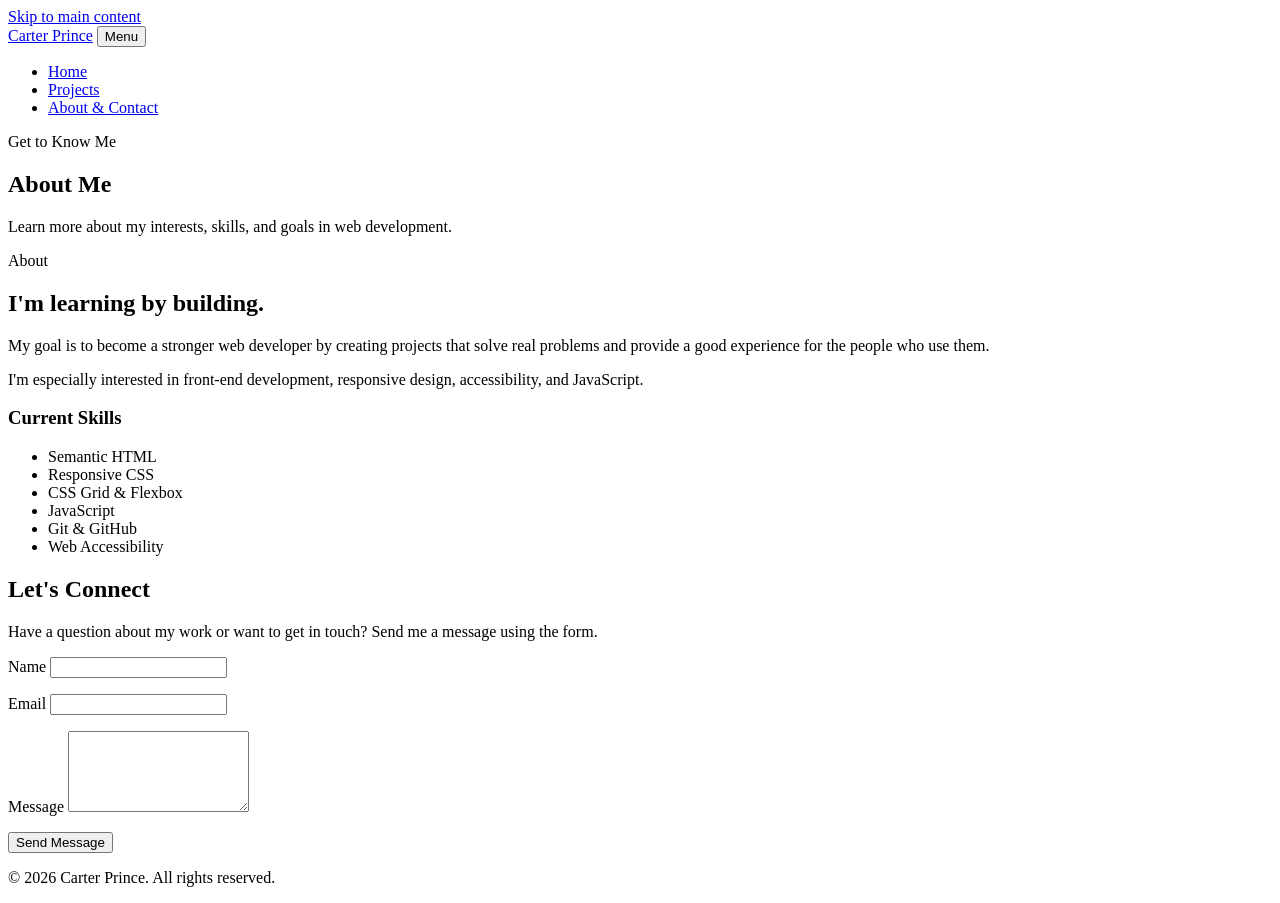
==== about.html @ d0b09017 "Create about.html" ====
<!DOCTYPE html>
<html lang="en">
<head>
  <meta charset="UTF-8">
  <meta name="viewport" content="width=device-width, initial-scale=1.0">
  <meta
    name="description"
    content="About Carter Prince and contact information">
  <title>Carter Prince | About & Contact</title>
  <link rel="stylesheet" href="css/style.css">
  <script src="js/script.js" defer></script>
</head>

<body>
  <a class="skip-link" href="#main-content">Skip to main content</a>

  <header class="site-header">
    <nav class="navbar" aria-label="Main navigation">
      <a class="logo" href="index.html">Carter Prince</a>

      <button
        class="menu-toggle"
        type="button"
        aria-expanded="false"
        aria-controls="primary-menu">
        Menu
      </button>

      <ul class="nav-links" id="primary-menu">
        <li><a href="index.html">Home</a></li>
        <li><a href="projects.html">Projects</a></li>
        <li><a class="active" href="about.html">About & Contact</a></li>
      </ul>
    </nav>
  </header>

  <main id="main-content">
    <section class="page-header">
      <p class="eyebrow">Get to Know Me</p>
      <h1>About Me</h1>
      <p>
        Learn more about my interests, skills, and goals in web development.
      </p>
    </section>

    <section class="section about-grid">
      <div>
        <p class="eyebrow">About</p>
        <h2>I'm learning by building.</h2>

        <p>
          My goal is to become a stronger web developer by creating
          projects that solve real problems and provide a good experience
          for the people who use them.
        </p>

        <p>
          I'm especially interested in front-end development,
          responsive design, accessibility, and JavaScript.
        </p>

        <h3>Current Skills</h3>

        <ul class="skills-list">
          <li>Semantic HTML</li>
          <li>Responsive CSS</li>
          <li>CSS Grid & Flexbox</li>
          <li>JavaScript</li>
          <li>Git & GitHub</li>
          <li>Web Accessibility</li>
        </ul>
      </div>

      <aside class="contact-card">
        <h2>Let's Connect</h2>

        <p>
          Have a question about my work or want to get in touch?
          Send me a message using the form.
        </p>

        <form id="contact-form" novalidate>
          <div class="form-group">
            <label for="name">Name</label>
            <input
              type="text"
              id="name"
              name="name"
              autocomplete="name"
              required>
            <p class="error-message" id="name-error" aria-live="polite"></p>
          </div>

          <div class="form-group">
            <label for="email">Email</label>
            <input
              type="email"
              id="email"
              name="email"
              autocomplete="email"
              required>
            <p class="error-message" id="email-error" aria-live="polite"></p>
          </div>

          <div class="form-group">
            <label for="message">Message</label>
            <textarea
              id="message"
              name="message"
              rows="5"
              required></textarea>
            <p class="error-message" id="message-error" aria-live="polite"></p>
          </div>

          <button class="button primary-button" type="submit">
            Send Message
          </button>

          <p
            id="form-success"
            class="success-message"
            aria-live="polite"
            role="status">
          </p>
        </form>
      </aside>
    </section>
  </main>

  <footer class="site-footer">
    <p>&copy; 2026 Carter Prince. All rights reserved.</p>
  </footer>
</body>
</html>
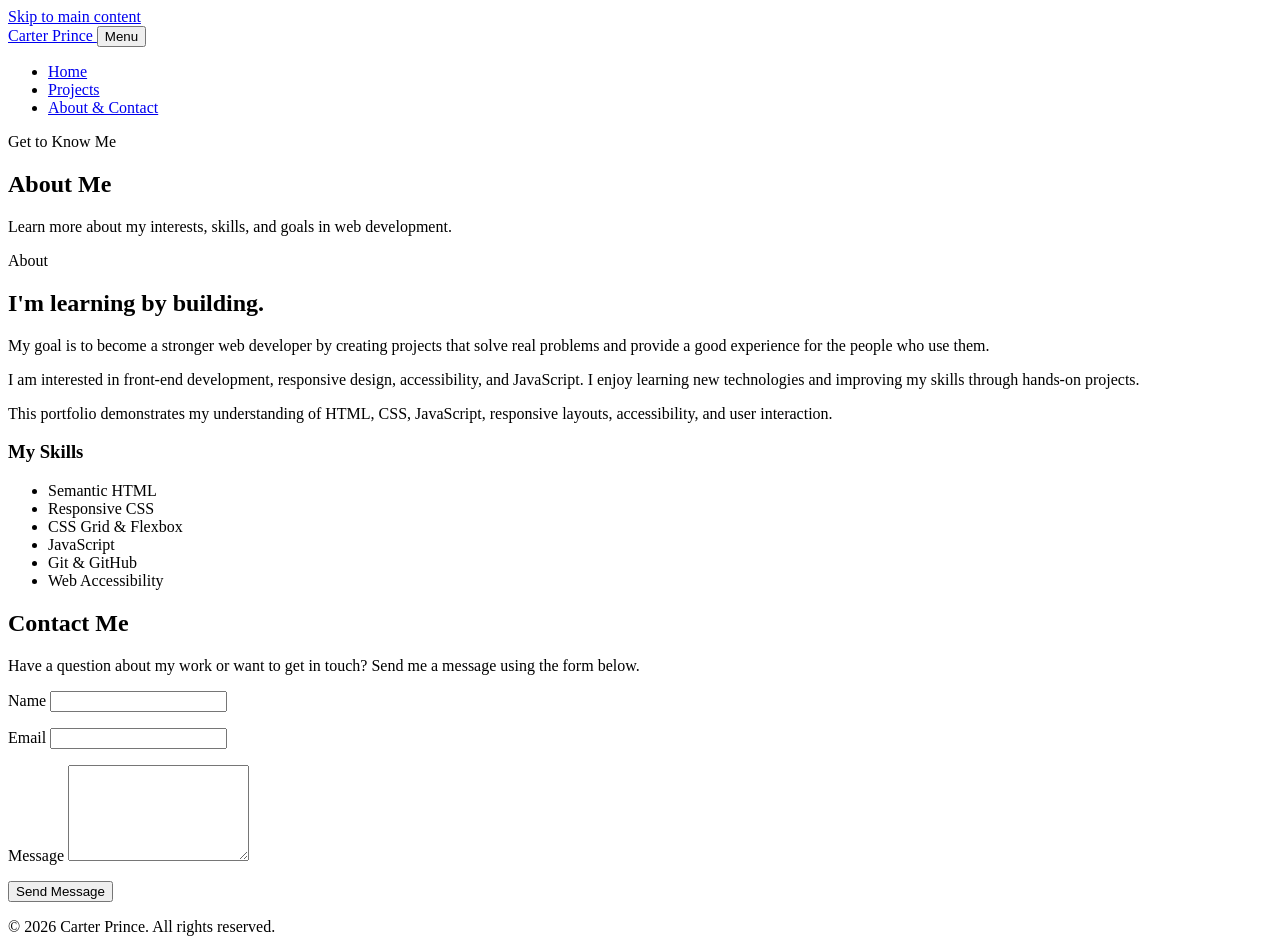
==== commit cec92eb3: "Update about.html" ====
--- a/about.html
+++ b/about.html
@@ -1,134 +1,288 @@
 <!DOCTYPE html>
 <html lang="en">
 <head>
-  <meta charset="UTF-8">
-  <meta name="viewport" content="width=device-width, initial-scale=1.0">
-  <meta
-    name="description"
-    content="About Carter Prince and contact information">
-  <title>Carter Prince | About & Contact</title>
-  <link rel="stylesheet" href="css/style.css">
-  <script src="js/script.js" defer></script>
+    <meta charset="UTF-8">
+    <meta name="viewport" content="width=device-width, initial-scale=1.0">
+
+    <meta
+        name="description"
+        content="About and contact page for Carter Prince's web development portfolio."
+    >
+
+    <title>Carter Prince | About & Contact</title>
+
+    <link rel="stylesheet" href="css/style.css">
+    <script src="js/script.js" defer></script>
 </head>
 
 <body>
-  <a class="skip-link" href="#main-content">Skip to main content</a>
-
-  <header class="site-header">
-    <nav class="navbar" aria-label="Main navigation">
-      <a class="logo" href="index.html">Carter Prince</a>
-
-      <button
-        class="menu-toggle"
-        type="button"
-        aria-expanded="false"
-        aria-controls="primary-menu">
-        Menu
-      </button>
-
-      <ul class="nav-links" id="primary-menu">
-        <li><a href="index.html">Home</a></li>
-        <li><a href="projects.html">Projects</a></li>
-        <li><a class="active" href="about.html">About & Contact</a></li>
-      </ul>
-    </nav>
-  </header>
-
-  <main id="main-content">
-    <section class="page-header">
-      <p class="eyebrow">Get to Know Me</p>
-      <h1>About Me</h1>
-      <p>
-        Learn more about my interests, skills, and goals in web development.
-      </p>
-    </section>
-
-    <section class="section about-grid">
-      <div>
-        <p class="eyebrow">About</p>
-        <h2>I'm learning by building.</h2>
+
+    <!-- Skip navigation -->
+    <a class="skip-link" href="#main-content">
+        Skip to main content
+    </a>
+
+    <!-- Header -->
+    <header class="site-header">
+
+        <nav class="navbar" aria-label="Main navigation">
+
+            <a class="logo" href="index.html">
+                Carter Prince
+            </a>
+
+            <button
+                class="menu-toggle"
+                type="button"
+                aria-expanded="false"
+                aria-controls="primary-menu"
+            >
+                Menu
+            </button>
+
+            <ul class="nav-links" id="primary-menu">
+
+                <li>
+                    <a href="index.html">
+                        Home
+                    </a>
+                </li>
+
+                <li>
+                    <a href="projects.html">
+                        Projects
+                    </a>
+                </li>
+
+                <li>
+                    <a
+                        class="active"
+                        href="about.html"
+                        aria-current="page"
+                    >
+                        About & Contact
+                    </a>
+                </li>
+
+            </ul>
+
+        </nav>
+
+    </header>
+
+
+    <!-- Main content -->
+    <main id="main-content">
+
+        <!-- Page introduction -->
+        <section class="page-header">
+
+            <p class="eyebrow">
+                Get to Know Me
+            </p>
+
+            <h1>
+                About Me
+            </h1>
+
+            <p>
+                Learn more about my interests, skills, and goals
+                in web development.
+            </p>
+
+        </section>
+
+
+        <!-- About section -->
+        <section class="section about-grid">
+
+            <div class="about-content">
+
+                <p class="eyebrow">
+                    About
+                </p>
+
+                <h2>
+                    I'm learning by building.
+                </h2>
+
+                <p>
+                    My goal is to become a stronger web developer by
+                    creating projects that solve real problems and
+                    provide a good experience for the people who use them.
+                </p>
+
+                <p>
+                    I am interested in front-end development,
+                    responsive design, accessibility, and JavaScript.
+                    I enjoy learning new technologies and improving
+                    my skills through hands-on projects.
+                </p>
+
+                <p>
+                    This portfolio demonstrates my understanding of
+                    HTML, CSS, JavaScript, responsive layouts,
+                    accessibility, and user interaction.
+                </p>
+
+                <h3>
+                    My Skills
+                </h3>
+
+                <ul class="skills-list">
+
+                    <li>
+                        Semantic HTML
+                    </li>
+
+                    <li>
+                        Responsive CSS
+                    </li>
+
+                    <li>
+                        CSS Grid & Flexbox
+                    </li>
+
+                    <li>
+                        JavaScript
+                    </li>
+
+                    <li>
+                        Git & GitHub
+                    </li>
+
+                    <li>
+                        Web Accessibility
+                    </li>
+
+                </ul>
+
+            </div>
+
+
+            <!-- Contact -->
+            <div class="contact-card">
+
+                <h2>
+                    Contact Me
+                </h2>
+
+                <p>
+                    Have a question about my work or want to get
+                    in touch? Send me a message using the form below.
+                </p>
+
+
+                <form id="contact-form" novalidate>
+
+                    <!-- Name -->
+                    <div class="form-group">
+
+                        <label for="name">
+                            Name
+                        </label>
+
+                        <input
+                            type="text"
+                            id="name"
+                            name="name"
+                            autocomplete="name"
+                            required
+                            aria-describedby="name-error"
+                        >
+
+                        <p
+                            class="error-message"
+                            id="name-error"
+                            aria-live="polite"
+                        ></p>
+
+                    </div>
+
+
+                    <!-- Email -->
+                    <div class="form-group">
+
+                        <label for="email">
+                            Email
+                        </label>
+
+                        <input
+                            type="email"
+                            id="email"
+                            name="email"
+                            autocomplete="email"
+                            required
+                            aria-describedby="email-error"
+                        >
+
+                        <p
+                            class="error-message"
+                            id="email-error"
+                            aria-live="polite"
+                        ></p>
+
+                    </div>
+
+
+                    <!-- Message -->
+                    <div class="form-group">
+
+                        <label for="message">
+                            Message
+                        </label>
+
+                        <textarea
+                            id="message"
+                            name="message"
+                            rows="6"
+                            required
+                            aria-describedby="message-error"
+                        ></textarea>
+
+                        <p
+                            class="error-message"
+                            id="message-error"
+                            aria-live="polite"
+                        ></p>
+
+                    </div>
+
+
+                    <!-- Submit -->
+                    <button
+                        class="button primary-button"
+                        type="submit"
+                    >
+                        Send Message
+                    </button>
+
+
+                    <!-- Success message -->
+                    <p
+                        id="form-success"
+                        class="success-message"
+                        aria-live="polite"
+                        role="status"
+                    ></p>
+
+                </form>
+
+            </div>
+
+        </section>
+
+    </main>
+
+
+    <!-- Footer -->
+    <footer class="site-footer">
 
         <p>
-          My goal is to become a stronger web developer by creating
-          projects that solve real problems and provide a good experience
-          for the people who use them.
+            &copy; 2026 Carter Prince. All rights reserved.
         </p>
 
-        <p>
-          I'm especially interested in front-end development,
-          responsive design, accessibility, and JavaScript.
-        </p>
-
-        <h3>Current Skills</h3>
-
-        <ul class="skills-list">
-          <li>Semantic HTML</li>
-          <li>Responsive CSS</li>
-          <li>CSS Grid & Flexbox</li>
-          <li>JavaScript</li>
-          <li>Git & GitHub</li>
-          <li>Web Accessibility</li>
-        </ul>
-      </div>
-
-      <aside class="contact-card">
-        <h2>Let's Connect</h2>
-
-        <p>
-          Have a question about my work or want to get in touch?
-          Send me a message using the form.
-        </p>
-
-        <form id="contact-form" novalidate>
-          <div class="form-group">
-            <label for="name">Name</label>
-            <input
-              type="text"
-              id="name"
-              name="name"
-              autocomplete="name"
-              required>
-            <p class="error-message" id="name-error" aria-live="polite"></p>
-          </div>
-
-          <div class="form-group">
-            <label for="email">Email</label>
-            <input
-              type="email"
-              id="email"
-              name="email"
-              autocomplete="email"
-              required>
-            <p class="error-message" id="email-error" aria-live="polite"></p>
-          </div>
-
-          <div class="form-group">
-            <label for="message">Message</label>
-            <textarea
-              id="message"
-              name="message"
-              rows="5"
-              required></textarea>
-            <p class="error-message" id="message-error" aria-live="polite"></p>
-          </div>
-
-          <button class="button primary-button" type="submit">
-            Send Message
-          </button>
-
-          <p
-            id="form-success"
-            class="success-message"
-            aria-live="polite"
-            role="status">
-          </p>
-        </form>
-      </aside>
-    </section>
-  </main>
-
-  <footer class="site-footer">
-    <p>&copy; 2026 Carter Prince. All rights reserved.</p>
-  </footer>
+    </footer>
+
 </body>
 </html>
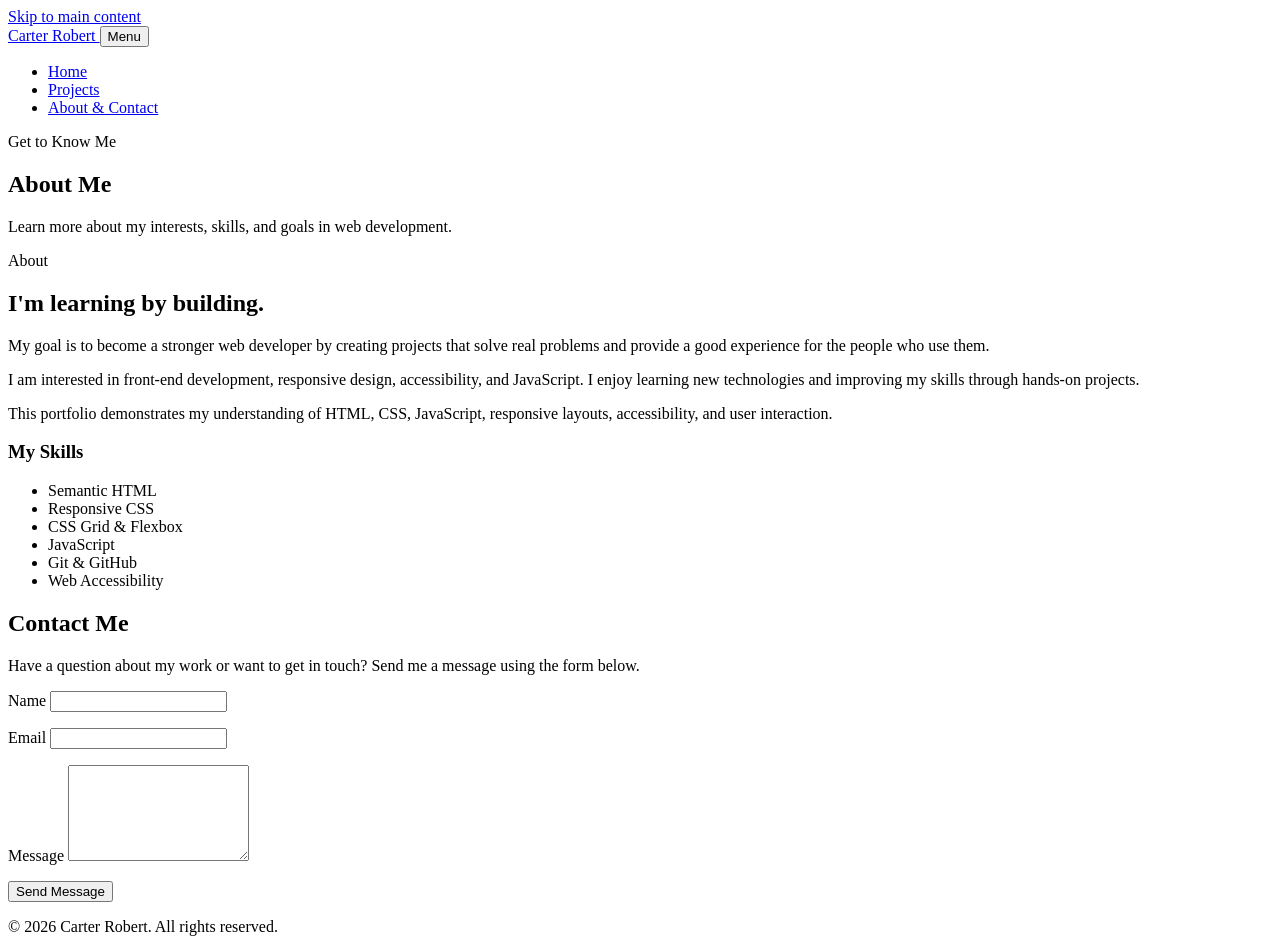
==== commit fb51b5cd: "Update about.html" ====
--- a/about.html
+++ b/about.html
@@ -6,10 +6,10 @@
 
     <meta
         name="description"
-        content="About and contact page for Carter Prince's web development portfolio."
+        content="About and contact page for Carter Robert's web development portfolio."
     >
 
-    <title>Carter Prince | About & Contact</title>
+    <title>Carter Robert| About & Contact</title>
 
     <link rel="stylesheet" href="css/style.css">
     <script src="js/script.js" defer></script>
@@ -28,7 +28,7 @@
         <nav class="navbar" aria-label="Main navigation">
 
             <a class="logo" href="index.html">
-                Carter Prince
+                Carter Robert
             </a>
 
             <button
@@ -279,7 +279,7 @@
     <footer class="site-footer">
 
         <p>
-            &copy; 2026 Carter Prince. All rights reserved.
+            &copy; 2026 Carter Robert. All rights reserved.
         </p>
 
     </footer>
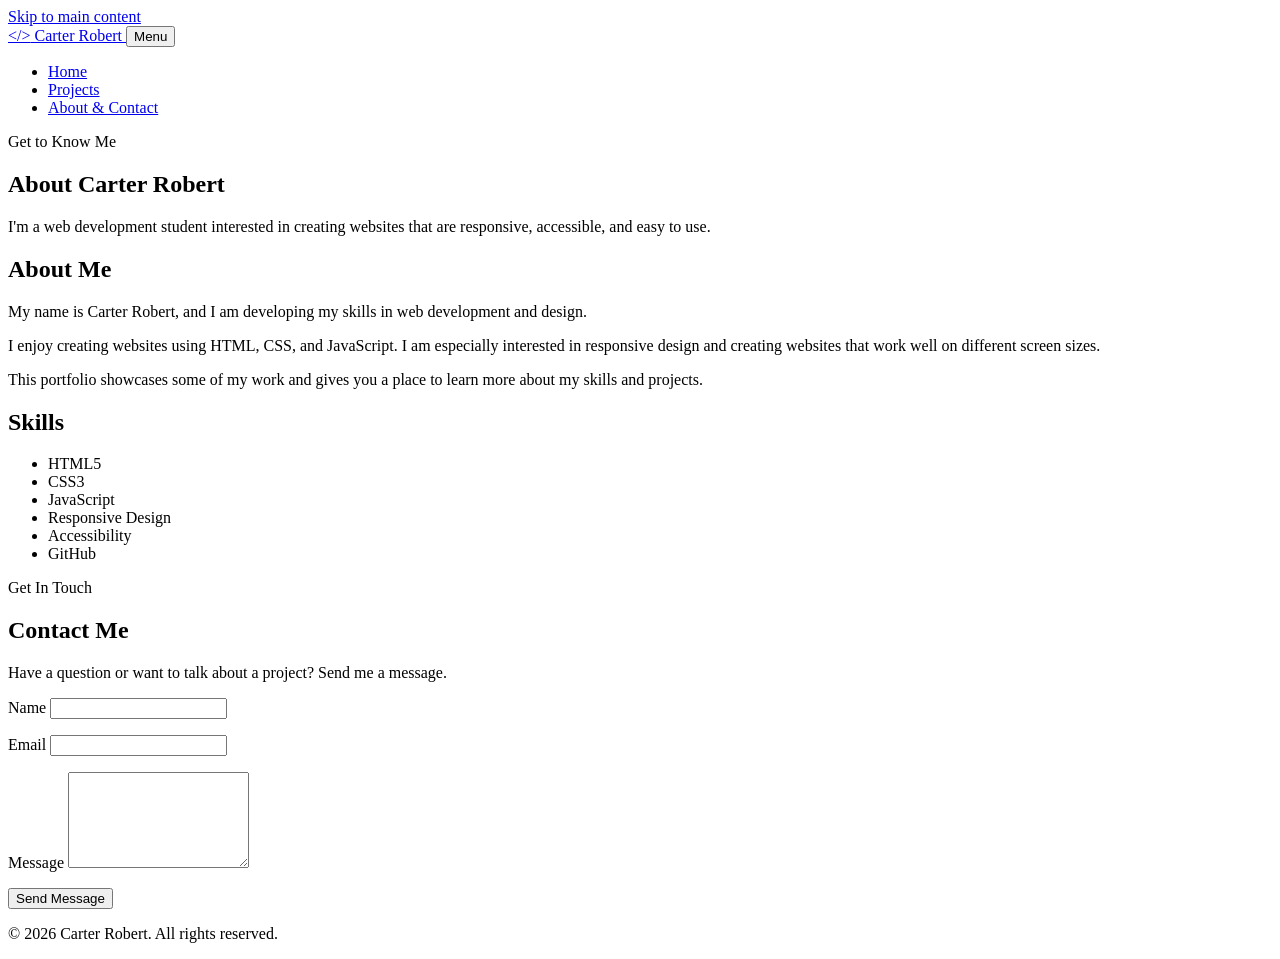
==== commit 5eb4ce1f: "Update about.html" ====
--- a/about.html
+++ b/about.html
@@ -4,285 +4,213 @@
     <meta charset="UTF-8">
     <meta name="viewport" content="width=device-width, initial-scale=1.0">
 
-    <meta
-        name="description"
-        content="About and contact page for Carter Robert's web development portfolio."
-    >
-
-    <title>Carter Robert| About & Contact</title>
+    <title>About & Contact | Carter Robert</title>
 
     <link rel="stylesheet" href="css/style.css">
-    <script src="js/script.js" defer></script>
 </head>
 
 <body>
 
-    <!-- Skip navigation -->
-    <a class="skip-link" href="#main-content">
-        Skip to main content
-    </a>
-
-    <!-- Header -->
+    <a class="skip-link" href="#main-content">Skip to main content</a>
+
     <header class="site-header">
-
         <nav class="navbar" aria-label="Main navigation">
 
             <a class="logo" href="index.html">
-                Carter Robert
+                <span>&lt;/&gt;</span> Carter Robert
             </a>
 
-            <button
-                class="menu-toggle"
-                type="button"
-                aria-expanded="false"
-                aria-controls="primary-menu"
-            >
+            <button class="menu-toggle"
+                    type="button"
+                    aria-expanded="false"
+                    aria-controls="nav-menu">
                 Menu
             </button>
 
-            <ul class="nav-links" id="primary-menu">
+            <ul class="nav-menu" id="nav-menu">
 
                 <li>
-                    <a href="index.html">
-                        Home
-                    </a>
+                    <a href="index.html">Home</a>
                 </li>
 
                 <li>
-                    <a href="projects.html">
+                    <a href="https://carterprince495-prog.github.io/the-league/index.html"
+                       target="_blank"
+                       rel="noopener">
                         Projects
                     </a>
                 </li>
 
                 <li>
-                    <a
-                        class="active"
-                        href="about.html"
-                        aria-current="page"
-                    >
-                        About & Contact
+                    <a class="active" href="about.html">
+                        About &amp; Contact
                     </a>
                 </li>
 
             </ul>
 
         </nav>
-
     </header>
 
-
-    <!-- Main content -->
     <main id="main-content">
 
-        <!-- Page introduction -->
+        <!-- About -->
         <section class="page-header">
-
-            <p class="eyebrow">
-                Get to Know Me
-            </p>
-
-            <h1>
-                About Me
-            </h1>
-
-            <p>
-                Learn more about my interests, skills, and goals
-                in web development.
-            </p>
-
+            <div>
+
+                <p class="eyebrow">Get to Know Me</p>
+
+                <h1>About Carter Robert</h1>
+
+                <p>
+                    I'm a web development student interested in creating
+                    websites that are responsive, accessible, and easy to use.
+                </p>
+
+            </div>
         </section>
 
 
-        <!-- About section -->
-        <section class="section about-grid">
-
-            <div class="about-content">
-
-                <p class="eyebrow">
-                    About
+        <section class="section">
+
+            <div class="about-grid">
+
+                <div class="about-text">
+
+                    <h2>About Me</h2>
+
+                    <p>
+                        My name is Carter Robert, and I am developing my
+                        skills in web development and design.
+                    </p>
+
+                    <p>
+                        I enjoy creating websites using HTML, CSS, and
+                        JavaScript. I am especially interested in responsive
+                        design and creating websites that work well on
+                        different screen sizes.
+                    </p>
+
+                    <p>
+                        This portfolio showcases some of my work and gives
+                        you a place to learn more about my skills and projects.
+                    </p>
+
+                </div>
+
+
+                <div class="skills-box">
+
+                    <h2>Skills</h2>
+
+                    <ul class="skills-list">
+                        <li>HTML5</li>
+                        <li>CSS3</li>
+                        <li>JavaScript</li>
+                        <li>Responsive Design</li>
+                        <li>Accessibility</li>
+                        <li>GitHub</li>
+                    </ul>
+
+                </div>
+
+            </div>
+
+        </section>
+
+
+        <!-- Contact -->
+        <section class="section contact-section">
+
+            <div class="section-heading">
+
+                <p class="eyebrow">Get In Touch</p>
+
+                <h2>Contact Me</h2>
+
+                <p>
+                    Have a question or want to talk about a project?
+                    Send me a message.
                 </p>
 
-                <h2>
-                    I'm learning by building.
-                </h2>
-
-                <p>
-                    My goal is to become a stronger web developer by
-                    creating projects that solve real problems and
-                    provide a good experience for the people who use them.
-                </p>
-
-                <p>
-                    I am interested in front-end development,
-                    responsive design, accessibility, and JavaScript.
-                    I enjoy learning new technologies and improving
-                    my skills through hands-on projects.
-                </p>
-
-                <p>
-                    This portfolio demonstrates my understanding of
-                    HTML, CSS, JavaScript, responsive layouts,
-                    accessibility, and user interaction.
-                </p>
-
-                <h3>
-                    My Skills
-                </h3>
-
-                <ul class="skills-list">
-
-                    <li>
-                        Semantic HTML
-                    </li>
-
-                    <li>
-                        Responsive CSS
-                    </li>
-
-                    <li>
-                        CSS Grid & Flexbox
-                    </li>
-
-                    <li>
-                        JavaScript
-                    </li>
-
-                    <li>
-                        Git & GitHub
-                    </li>
-
-                    <li>
-                        Web Accessibility
-                    </li>
-
-                </ul>
-
             </div>
 
 
-            <!-- Contact -->
-            <div class="contact-card">
-
-                <h2>
-                    Contact Me
-                </h2>
-
-                <p>
-                    Have a question about my work or want to get
-                    in touch? Send me a message using the form below.
-                </p>
-
-
-                <form id="contact-form" novalidate>
-
-                    <!-- Name -->
-                    <div class="form-group">
-
-                        <label for="name">
-                            Name
-                        </label>
-
-                        <input
-                            type="text"
-                            id="name"
-                            name="name"
-                            autocomplete="name"
-                            required
-                            aria-describedby="name-error"
-                        >
-
-                        <p
-                            class="error-message"
-                            id="name-error"
-                            aria-live="polite"
-                        ></p>
-
-                    </div>
-
-
-                    <!-- Email -->
-                    <div class="form-group">
-
-                        <label for="email">
-                            Email
-                        </label>
-
-                        <input
-                            type="email"
-                            id="email"
-                            name="email"
-                            autocomplete="email"
-                            required
-                            aria-describedby="email-error"
-                        >
-
-                        <p
-                            class="error-message"
-                            id="email-error"
-                            aria-live="polite"
-                        ></p>
-
-                    </div>
-
-
-                    <!-- Message -->
-                    <div class="form-group">
-
-                        <label for="message">
-                            Message
-                        </label>
-
-                        <textarea
-                            id="message"
-                            name="message"
-                            rows="6"
-                            required
-                            aria-describedby="message-error"
-                        ></textarea>
-
-                        <p
-                            class="error-message"
-                            id="message-error"
-                            aria-live="polite"
-                        ></p>
-
-                    </div>
-
-
-                    <!-- Submit -->
-                    <button
-                        class="button primary-button"
-                        type="submit"
+            <form id="contact-form" class="contact-form" novalidate>
+
+                <div class="form-group">
+
+                    <label for="name">Name</label>
+
+                    <input
+                        type="text"
+                        id="name"
+                        name="name"
+                        autocomplete="name"
+                        aria-describedby="name-error"
+                        required
                     >
-                        Send Message
-                    </button>
-
-
-                    <!-- Success message -->
-                    <p
-                        id="form-success"
-                        class="success-message"
-                        aria-live="polite"
-                        role="status"
-                    ></p>
-
-                </form>
-
-            </div>
+
+                    <p id="name-error" class="form-error" aria-live="polite"></p>
+
+                </div>
+
+
+                <div class="form-group">
+
+                    <label for="email">Email</label>
+
+                    <input
+                        type="email"
+                        id="email"
+                        name="email"
+                        autocomplete="email"
+                        aria-describedby="email-error"
+                        required
+                    >
+
+                    <p id="email-error" class="form-error" aria-live="polite"></p>
+
+                </div>
+
+
+                <div class="form-group">
+
+                    <label for="message">Message</label>
+
+                    <textarea
+                        id="message"
+                        name="message"
+                        rows="6"
+                        aria-describedby="message-error"
+                        required
+                    ></textarea>
+
+                    <p id="message-error" class="form-error" aria-live="polite"></p>
+
+                </div>
+
+
+                <button class="button" type="submit">
+                    Send Message
+                </button>
+
+                <p id="form-success"
+                   class="form-success"
+                   role="status"
+                   aria-live="polite"></p>
+
+            </form>
 
         </section>
 
     </main>
 
-
-    <!-- Footer -->
     <footer class="site-footer">
-
-        <p>
-            &copy; 2026 Carter Robert. All rights reserved.
-        </p>
-
+        <p>&copy; 2026 Carter Robert. All rights reserved.</p>
     </footer>
+
+    <script src="js/script.js"></script>
 
 </body>
 </html>
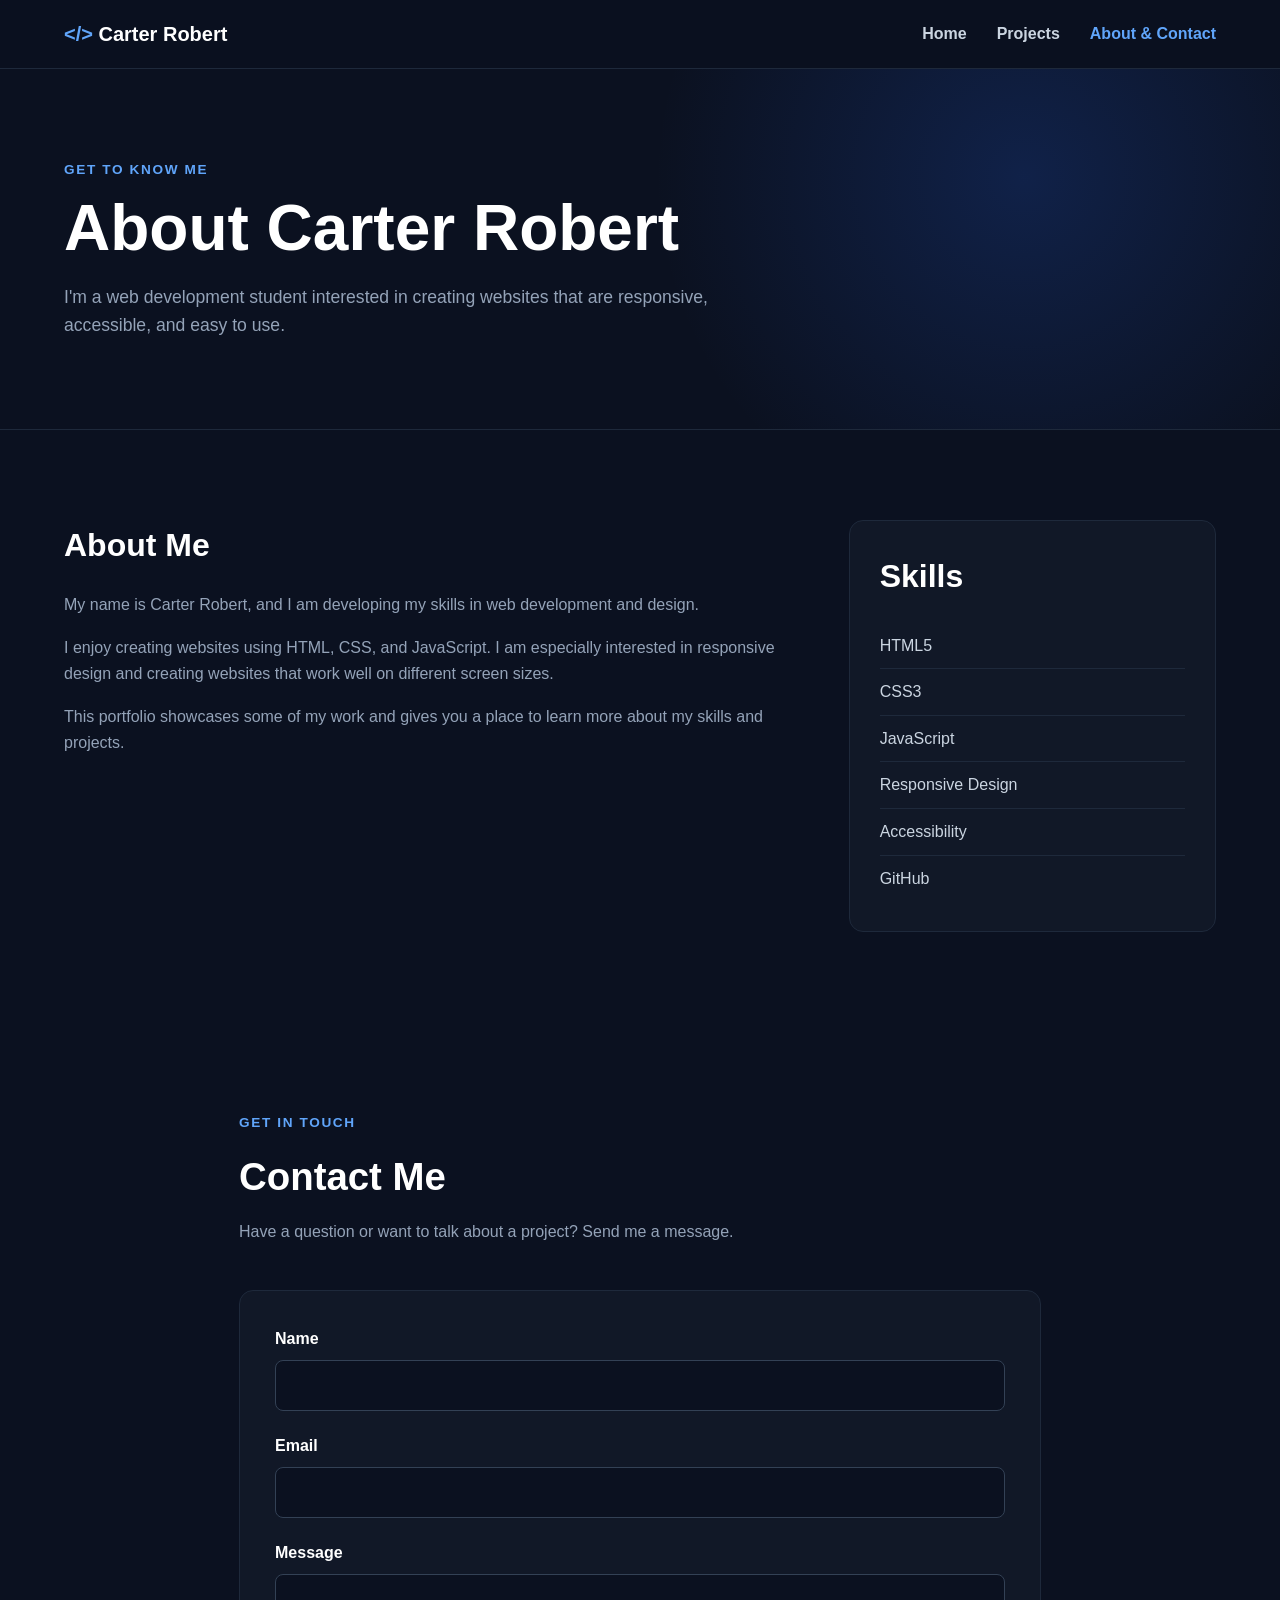
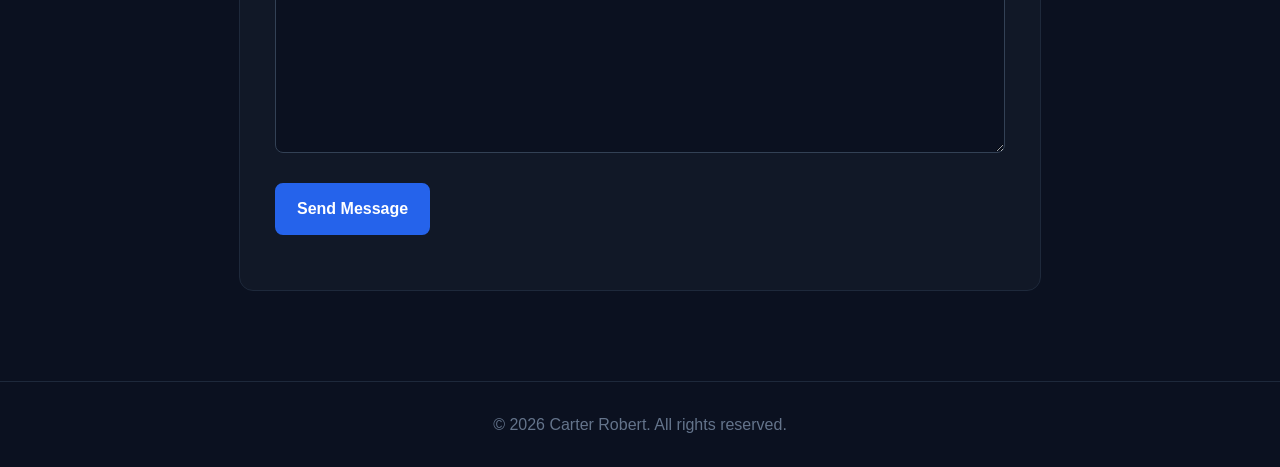
==== commit 44ead826: "Update about.html" ====
--- a/about.html
+++ b/about.html
@@ -6,7 +6,7 @@
 
     <title>About & Contact | Carter Robert</title>
 
-    <link rel="stylesheet" href="css/style.css">
+    <link rel="stylesheet" href="style.css">
 </head>
 
 <body>
--- a/style.css
+++ b/style.css
@@ -0,0 +1,717 @@
+/* ========================================
+   GENERAL
+======================================== */
+
+* {
+    box-sizing: border-box;
+    margin: 0;
+    padding: 0;
+}
+
+html {
+    scroll-behavior: smooth;
+}
+
+body {
+    font-family: Arial, Helvetica, sans-serif;
+    background: #0b1120;
+    color: #e5e7eb;
+    line-height: 1.6;
+    min-height: 100vh;
+}
+
+a {
+    color: inherit;
+}
+
+img {
+    max-width: 100%;
+    display: block;
+}
+
+button,
+input,
+textarea {
+    font: inherit;
+}
+
+
+/* ========================================
+   ACCESSIBILITY
+======================================== */
+
+.skip-link {
+    position: absolute;
+    left: -9999px;
+    top: 10px;
+    z-index: 999;
+    background: #ffffff;
+    color: #000000;
+    padding: 10px 15px;
+    text-decoration: none;
+}
+
+.skip-link:focus {
+    left: 10px;
+}
+
+:focus-visible {
+    outline: 3px solid #60a5fa;
+    outline-offset: 3px;
+}
+
+
+/* ========================================
+   HEADER / NAVIGATION
+======================================== */
+
+.site-header {
+    position: sticky;
+    top: 0;
+    z-index: 100;
+    background: rgba(11, 17, 32, 0.95);
+    border-bottom: 1px solid #1e293b;
+    backdrop-filter: blur(10px);
+}
+
+.navbar {
+    max-width: 1200px;
+    margin: 0 auto;
+    padding: 18px 24px;
+
+    display: flex;
+    align-items: center;
+    justify-content: space-between;
+    gap: 30px;
+}
+
+.logo {
+    color: #ffffff;
+    text-decoration: none;
+    font-size: 1.25rem;
+    font-weight: 700;
+}
+
+.logo span {
+    color: #60a5fa;
+}
+
+.nav-menu {
+    list-style: none;
+
+    display: flex;
+    align-items: center;
+    gap: 30px;
+}
+
+.nav-menu a {
+    color: #cbd5e1;
+    text-decoration: none;
+    font-weight: 600;
+    transition: color 0.2s ease;
+}
+
+.nav-menu a:hover,
+.nav-menu a.active {
+    color: #60a5fa;
+}
+
+.menu-toggle {
+    display: none;
+
+    background: transparent;
+    color: #ffffff;
+    border: 1px solid #334155;
+    border-radius: 8px;
+    padding: 8px 12px;
+    cursor: pointer;
+}
+
+
+/* ========================================
+   HERO
+======================================== */
+
+.hero {
+    min-height: 600px;
+    display: flex;
+    align-items: center;
+
+    background:
+        radial-gradient(
+            circle at 75% 25%,
+            rgba(37, 99, 235, 0.25),
+            transparent 35%
+        ),
+        #0b1120;
+}
+
+.hero-content {
+    width: 100%;
+    max-width: 1200px;
+    margin: 0 auto;
+    padding: 100px 24px;
+}
+
+.eyebrow {
+    color: #60a5fa;
+    font-size: 0.85rem;
+    font-weight: 700;
+    letter-spacing: 0.12em;
+    text-transform: uppercase;
+    margin-bottom: 12px;
+}
+
+.hero h1 {
+    max-width: 800px;
+    color: #ffffff;
+    font-size: clamp(2.5rem, 7vw, 5rem);
+    line-height: 1.05;
+    margin-bottom: 25px;
+}
+
+.hero-text {
+    max-width: 680px;
+    color: #94a3b8;
+    font-size: 1.15rem;
+    margin-bottom: 35px;
+}
+
+.hero-buttons {
+    display: flex;
+    flex-wrap: wrap;
+    gap: 15px;
+}
+
+
+/* ========================================
+   BUTTONS
+======================================== */
+
+.button {
+    display: inline-block;
+
+    background: #2563eb;
+    color: #ffffff;
+
+    border: 2px solid #2563eb;
+    border-radius: 8px;
+
+    padding: 11px 20px;
+
+    text-decoration: none;
+    font-weight: 700;
+
+    cursor: pointer;
+
+    transition:
+        transform 0.2s ease,
+        background 0.2s ease;
+}
+
+.button:hover {
+    background: #1d4ed8;
+    transform: translateY(-2px);
+}
+
+.button-secondary {
+    background: transparent;
+    border-color: #475569;
+}
+
+.button-secondary:hover {
+    background: #1e293b;
+    border-color: #60a5fa;
+}
+
+
+/* ========================================
+   SECTIONS
+======================================== */
+
+.section {
+    max-width: 1200px;
+    margin: 0 auto;
+    padding: 90px 24px;
+}
+
+.section-heading {
+    max-width: 700px;
+    margin-bottom: 45px;
+}
+
+.section-heading h2 {
+    color: #ffffff;
+    font-size: 2.4rem;
+    margin-bottom: 12px;
+}
+
+.section-heading > p:last-child {
+    color: #94a3b8;
+}
+
+
+/* ========================================
+   CARDS
+======================================== */
+
+.card-grid {
+    display: grid;
+    grid-template-columns: repeat(3, 1fr);
+    gap: 25px;
+}
+
+.info-card {
+    background: #111827;
+    border: 1px solid #1e293b;
+    border-radius: 14px;
+    padding: 30px;
+
+    transition:
+        transform 0.2s ease,
+        border-color 0.2s ease;
+}
+
+.info-card:hover {
+    transform: translateY(-5px);
+    border-color: #3b82f6;
+}
+
+.card-icon {
+    width: 50px;
+    height: 50px;
+
+    display: flex;
+    align-items: center;
+    justify-content: center;
+
+    background: #1e3a8a;
+    color: #93c5fd;
+
+    border-radius: 10px;
+
+    margin-bottom: 20px;
+
+    font-weight: 700;
+}
+
+.info-card h3 {
+    color: #ffffff;
+    font-size: 1.3rem;
+    margin-bottom: 10px;
+}
+
+.info-card p {
+    color: #94a3b8;
+}
+
+
+/* ========================================
+   FEATURED PROJECT
+======================================== */
+
+.project-section {
+    padding-top: 30px;
+}
+
+.featured-project {
+    background:
+        linear-gradient(
+            135deg,
+            rgba(37, 99, 235, 0.2),
+            rgba(15, 23, 42, 0.8)
+        );
+
+    border: 1px solid #334155;
+    border-radius: 16px;
+
+    padding: 45px;
+}
+
+.project-label {
+    color: #60a5fa;
+    font-size: 0.8rem;
+    font-weight: 700;
+    text-transform: uppercase;
+    letter-spacing: 0.1em;
+}
+
+.featured-project h3 {
+    color: #ffffff;
+    font-size: 2rem;
+    margin: 10px 0 15px;
+}
+
+.featured-project p {
+    max-width: 700px;
+    color: #94a3b8;
+    margin-bottom: 25px;
+}
+
+
+/* ========================================
+   PAGE HEADER
+======================================== */
+
+.page-header {
+    background:
+        radial-gradient(
+            circle at 80% 30%,
+            rgba(37, 99, 235, 0.2),
+            transparent 35%
+        );
+
+    border-bottom: 1px solid #1e293b;
+}
+
+.page-header > div {
+    max-width: 1200px;
+    margin: 0 auto;
+    padding: 90px 24px;
+}
+
+.page-header h1 {
+    color: #ffffff;
+    font-size: clamp(2.5rem, 6vw, 4rem);
+    line-height: 1.1;
+    margin-bottom: 20px;
+}
+
+.page-header p:last-child {
+    max-width: 700px;
+    color: #94a3b8;
+    font-size: 1.1rem;
+}
+
+
+/* ========================================
+   PROJECT PAGE
+======================================== */
+
+.project-grid {
+    display: grid;
+    grid-template-columns: repeat(3, 1fr);
+    gap: 25px;
+}
+
+.project-card {
+    background: #111827;
+    border: 1px solid #1e293b;
+    border-radius: 14px;
+    padding: 30px;
+
+    display: flex;
+    flex-direction: column;
+}
+
+.project-number {
+    color: #60a5fa;
+    font-weight: 700;
+    font-size: 0.85rem;
+}
+
+.project-card h2 {
+    color: #ffffff;
+    margin: 10px 0 12px;
+}
+
+.project-card p {
+    color: #94a3b8;
+    margin-bottom: 20px;
+}
+
+.project-tags {
+    display: flex;
+    flex-wrap: wrap;
+    gap: 8px;
+    margin-bottom: 25px;
+}
+
+.project-tags span {
+    background: #1e293b;
+    color: #cbd5e1;
+    border-radius: 999px;
+    padding: 5px 10px;
+    font-size: 0.8rem;
+}
+
+.project-card .button {
+    margin-top: auto;
+    align-self: flex-start;
+}
+
+
+/* ========================================
+   JAVASCRIPT INTERACTION
+======================================== */
+
+.interaction-section {
+    text-align: center;
+}
+
+.extra-content {
+    max-width: 700px;
+    margin: 30px auto 0;
+}
+
+.extra-box {
+    background: #111827;
+    border: 1px solid #334155;
+    border-radius: 14px;
+    padding: 30px;
+    text-align: left;
+}
+
+.extra-box h3 {
+    color: #ffffff;
+    margin-bottom: 10px;
+}
+
+.extra-box p {
+    color: #94a3b8;
+}
+
+
+/* ========================================
+   ABOUT
+======================================== */
+
+.about-grid {
+    display: grid;
+    grid-template-columns: 2fr 1fr;
+    gap: 50px;
+}
+
+.about-text h2,
+.skills-box h2 {
+    color: #ffffff;
+    font-size: 2rem;
+    margin-bottom: 20px;
+}
+
+.about-text p {
+    color: #94a3b8;
+    margin-bottom: 18px;
+}
+
+.skills-box {
+    background: #111827;
+    border: 1px solid #1e293b;
+    border-radius: 14px;
+    padding: 30px;
+}
+
+.skills-list {
+    list-style: none;
+}
+
+.skills-list li {
+    color: #cbd5e1;
+    padding: 10px 0;
+    border-bottom: 1px solid #1e293b;
+}
+
+.skills-list li:last-child {
+    border-bottom: none;
+}
+
+
+/* ========================================
+   CONTACT FORM
+======================================== */
+
+.contact-section {
+    max-width: 850px;
+}
+
+.contact-form {
+    background: #111827;
+    border: 1px solid #1e293b;
+    border-radius: 14px;
+    padding: 35px;
+}
+
+.form-group {
+    margin-bottom: 22px;
+}
+
+.form-group label {
+    display: block;
+    color: #ffffff;
+    font-weight: 700;
+    margin-bottom: 8px;
+}
+
+.form-group input,
+.form-group textarea {
+    width: 100%;
+
+    background: #0b1120;
+    color: #ffffff;
+
+    border: 1px solid #334155;
+    border-radius: 8px;
+
+    padding: 12px 14px;
+}
+
+.form-group textarea {
+    resize: vertical;
+}
+
+.form-group input:focus,
+.form-group textarea:focus {
+    border-color: #60a5fa;
+    outline: none;
+}
+
+.form-group input[aria-invalid="true"],
+.form-group textarea[aria-invalid="true"] {
+    border-color: #f87171;
+}
+
+.form-error {
+    color: #fca5a5;
+    font-size: 0.9rem;
+    margin-top: 5px;
+}
+
+.form-success {
+    color: #86efac;
+    margin-top: 20px;
+    font-weight: 600;
+}
+
+
+/* ========================================
+   FOOTER
+======================================== */
+
+.site-footer {
+    border-top: 1px solid #1e293b;
+    padding: 30px 24px;
+    text-align: center;
+}
+
+.site-footer p {
+    color: #64748b;
+}
+
+
+/* ========================================
+   TABLET
+======================================== */
+
+@media (max-width: 850px) {
+
+    .card-grid,
+    .project-grid {
+        grid-template-columns: 1fr 1fr;
+    }
+
+    .about-grid {
+        grid-template-columns: 1fr;
+    }
+
+    .menu-toggle {
+        display: block;
+    }
+
+    .nav-menu {
+        display: none;
+
+        position: absolute;
+        top: 100%;
+        left: 0;
+        right: 0;
+
+        background: #0b1120;
+        border-bottom: 1px solid #1e293b;
+
+        flex-direction: column;
+        align-items: stretch;
+
+        gap: 0;
+        padding: 10px 24px;
+    }
+
+    .nav-menu.open {
+        display: flex;
+    }
+
+    .nav-menu li {
+        border-bottom: 1px solid #1e293b;
+    }
+
+    .nav-menu li:last-child {
+        border-bottom: none;
+    }
+
+    .nav-menu a {
+        display: block;
+        padding: 14px 0;
+    }
+}
+
+
+/* ========================================
+   MOBILE
+======================================== */
+
+@media (max-width: 600px) {
+
+    .navbar {
+        padding: 15px 18px;
+    }
+
+    .hero-content {
+        padding: 75px 20px;
+    }
+
+    .hero {
+        min-height: 500px;
+    }
+
+    .hero h1 {
+        font-size: 2.7rem;
+    }
+
+    .hero-text {
+        font-size: 1rem;
+    }
+
+    .section {
+        padding: 65px 20px;
+    }
+
+    .card-grid,
+    .project-grid {
+        grid-template-columns: 1fr;
+    }
+
+    .featured-project {
+        padding: 30px 25px;
+    }
+
+    .contact-form {
+        padding: 25px 20px;
+    }
+
+    .page-header > div {
+        padding: 65px 20px;
+    }
+
+    .page-header h1 {
+        font-size: 2.7rem;
+    }
+
+    .hero-buttons {
+        flex-direction: column;
+        align-items: stretch;
+    }
+
+    .hero-buttons .button {
+        text-align: center;
+    }
+
+}
